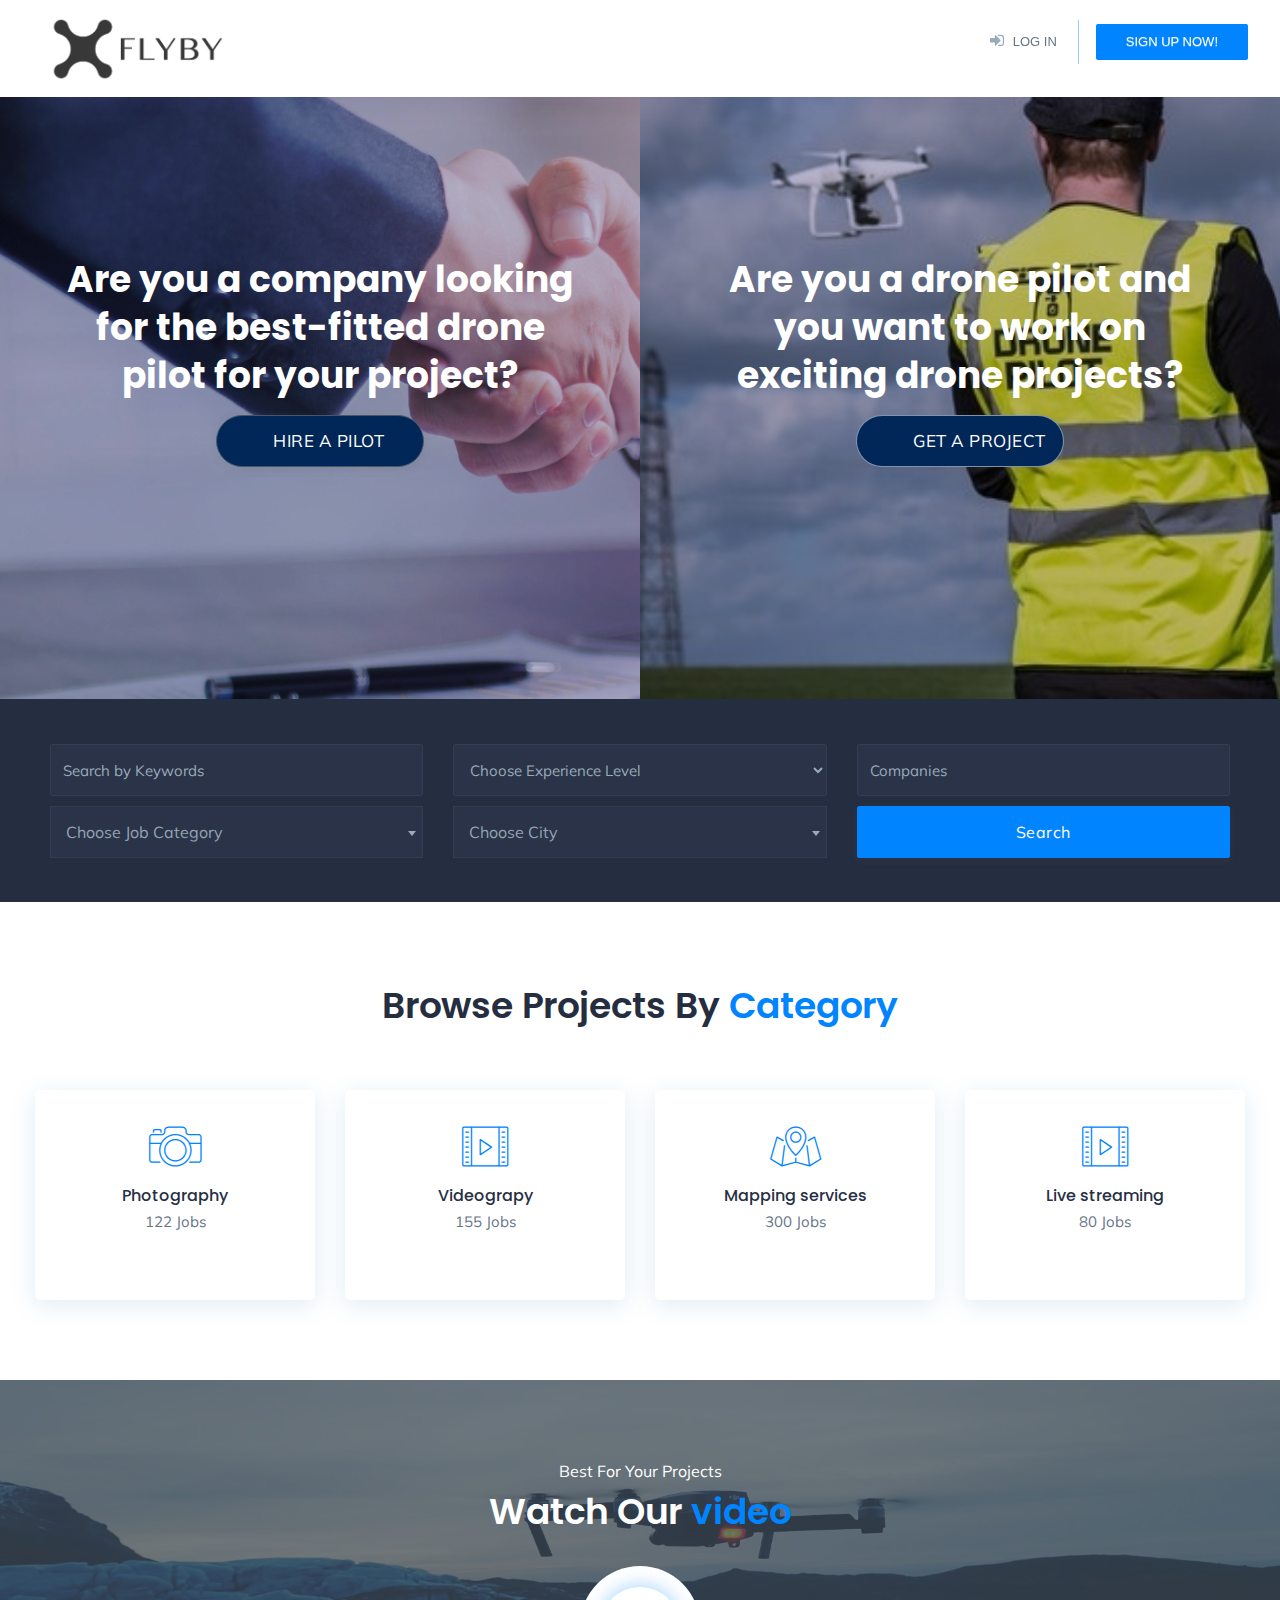
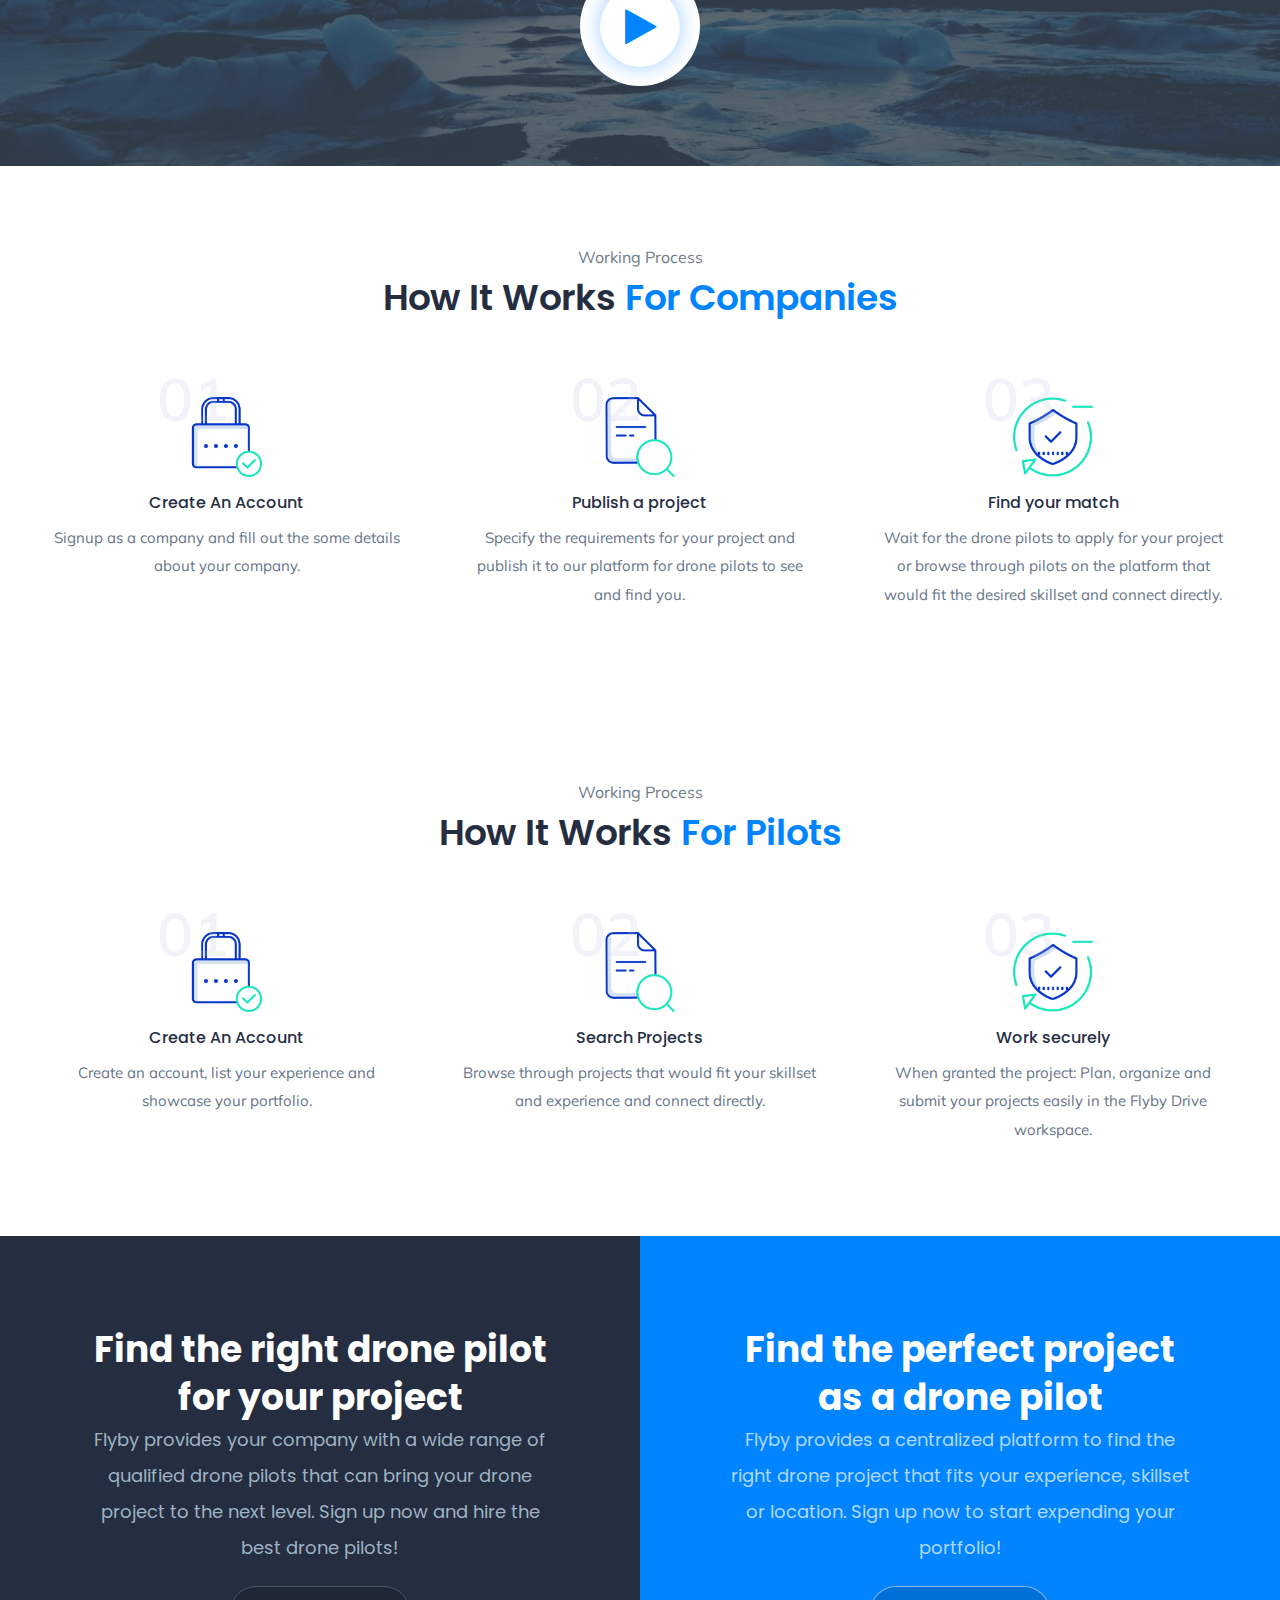
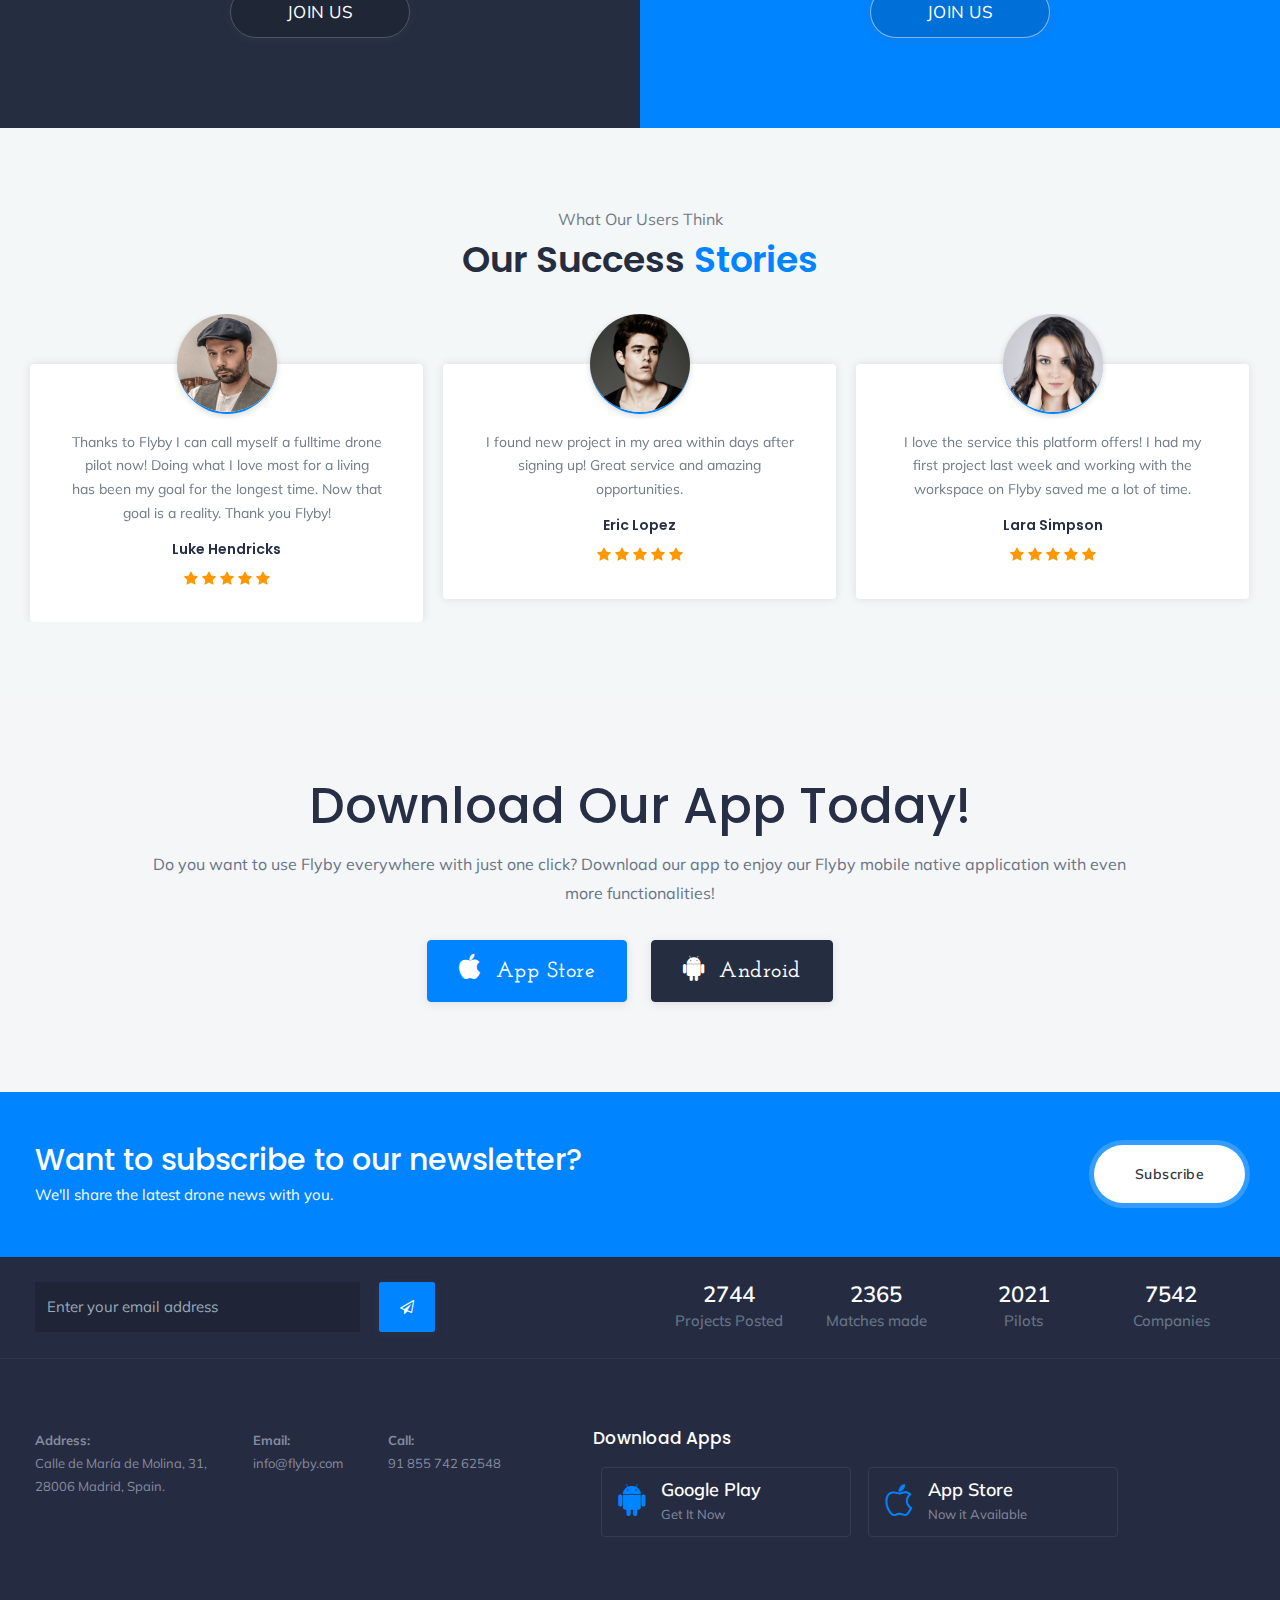
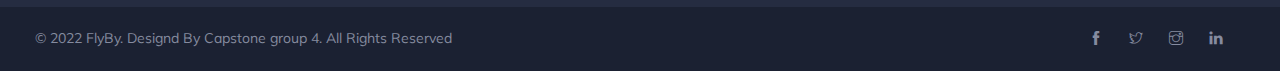
==== _html/index.html @ e91abcce "adding google analytics tag" ====
<!doctype html>
<html lang="en">
<head>
	<!-- Basic Page Needs
	================================================== -->
	<title>Flyby - Find the perfect match for your drone project</title>
	<meta charset="utf-8">
	<meta name="viewport" content="width=device-width, initial-scale=1, maximum-scale=1">

	<!-- CSS
	================================================== -->
	<link rel="stylesheet" href="assets/plugins/css/plugins.css">
    <link href="assets/css/style.css" rel="stylesheet">
	<link href="assets/css/colors/blue-style.css" rel="stylesheet">
	
	<!-- Global site tag (gtag.js) - Google Analytics -->
	<script async src="https://www.googletagmanager.com/gtag/js?id=G-ZP26W0BH91"></script>
	<script>
	window.dataLayer = window.dataLayer || [];
	function gtag(){dataLayer.push(arguments);}
	gtag('js', new Date());

	gtag('config', 'G-ZP26W0BH91');
	</script>
</head>

	<body>
		<div class="Loader"></div>
		<div class="wrapper">  
			<!-- Start Navigation -->
			<nav class="navbar navbar-default navbar-fixed navbar-light white bootsnav">

				<div class="container">            
					<button type="button" class="navbar-toggle" data-toggle="collapse" data-target="#navbar-menu">
						<i class="fa fa-bars"></i>
					</button>
					<!-- Start Header Navigation -->
					<div class="navbar-header logo-nav">
						<a class="navbar-brand" href="index.html">
							<img src="assets/img/flyby-logo-cut.png" class="logo logo-display" alt="">
							<img src="assets/img/flyby-logo-cut.png" class="logo logo-scrolled" alt="">
						</a>
					</div>
					<ul class="nav navbar-nav navbar-right" data-in="fadeInDown" data-out="fadeOutUp">
						<li><a data-toggle="modal" data-target="#signup" ><i class="fa fa-sign-in"></i>Log in</a></li>
						<li class="left-br"><a href="#"  data-toggle="modal" data-target="#signup" class="signin">Sign up now!</a></li>
					</ul>
				</div>   
			</nav>
			<!-- End Navigation -->
			<div class="clearfix"></div>
			

			<!-- Main Banner Section Start --> -->
			<!-- <div class="simple-banner" style="background-image:url(assets/img/FlyBy_banner4_size.jpg);">   -->
				<!-- Wrapper for carousel items -->
				<!-- <div class="container">
					<div class="simple-banner-caption">
							<div class="col-md-10 col-sm-10 col-md-offset-1 col-sm-offset-1 banner-text">
								<h3>Find your perfect match with</h3>
								<h1><span>FlyBy</span></h1>
							</div>
					</div>
				</div>
			</div>
			<div class="clearfix"></div> -->
			<!-- Main Banner Section End -->


			<!-- start Call To Action section -->
			<section class="call-to-act">
				<div class="container-fluid container-sizing">
				
					<div class="col-md-6 col-sm-6 no-padd bl-dark banner-pilot">
						<div class="call-to-act-caption">
							<h2>Are you a company looking for the best-fitted drone pilot for your project? </h2>
							<!-- <h3>Flyby provides your company with a wide range of qualified drone pilots that can bring your drone project to the next level. </h3> -->
							<a href="#" data-toggle="modal" data-target="#signup" class="btn bat-call-to-act banner-btn">Hire a pilot</a>
						</div>
					</div>
					
					<div class="col-md-6 col-sm-6 no-padd gr-dark banner-company">
						<div class="call-to-act-caption">
							<h2>Are you a drone pilot and you want to work on exciting drone projects?</h2>
							<!-- <h3>Flyby provides a centralized platform to find the right drone project that fits your experience, skillset or location. Sign up now to start expending your portfolio. </h3> -->
							<a href="#" data-toggle="modal" data-target="#signup" class="btn bat-call-to-act banner-btn">Get a project</a>
						</div>
					</div>
					
				</div>
			</section>
			<!-- Call To Action section End -->
			
			<!-- bottom form section start -->
			<section class="bottom-search-form">
				<div class="container">
					<form class="bt-form">
						<div class="col-md-4 col-sm-6">
							<input type="text" class="form-control" placeholder="Search by Keywords">
						</div>
						<div class="col-md-4 col-sm-6">
							<select class="form-control">
							  <option>Choose Experience Level</option>
							  <option>1 Year</option>
							  <option>2 Years</option>
							  <option>3 Years</option>
							  <option>4 Years</option>
							</select>
						</div>
						<div class="col-md-4 col-sm-6">
							<input type="text" class="form-control" id="joblist" placeholder="Companies">
						</div>
						<div class="col-md-4 col-sm-6">
							<select id="choose-category" class="form-control">
								<option>Choose Job Category</option>
								<option>Photography</option>
								<option>Videography</option>
								<option>Mapping Services</option>
								<option>Live Streaming</option>
								<option>Agriculture</option>
								<option>Maintenance</option>
								<!-- <option>Book Services</option> -->
							</select>
						</div>
						<div class="col-md-4 col-sm-6">
							<select id="choose-city" class="form-control">
								<option>Choose City</option>
								<option>Madrid</option>
								<option>London</option>
								<option>Warsaw</option>
								<option>Amsterdam</option>
								<option>Rome</option>
								<option>Zurich</option>
							</select>
						</div>
						<div class="col-md-4 col-sm-6">
							<button data-toggle="modal" data-target="#signup" type="submit" class="btn btn-primary">Search</button>
						</div>
					</form>
				</div>
			</section>
			<!-- Bottom Search Form Section End -->
			
			<!-- Jobs By Category Start-->
			<section>
				<div class="container">
				
				  <div class="row">
						<div class="main-heading">
							<h2>Browse Projects By <span>Category</span></h2>
						</div>
				   </div>

				   <div class="row">
						
						<div class="col-md-3 col-sm-6">
							<div class="category-box" data-aos="fade-up">
								<div class="category-desc">
									<div class="category-icon">
										<i class="icon-camera" aria-hidden="true"></i>
										<i class="icon-camera abs-icon" aria-hidden="true"></i>
									</div>

									<div class="category-detail category-desc-text">
										<h4> <a data-toggle="modal" data-target="#signup" href="browse-jobs-grid.html">Photography</a></h4>
										<p>122 Jobs</p>
									</div>
								</div>
							</div>
						</div>
						
						<div class="col-md-3 col-sm-6">
							<div class="category-box" data-aos="fade-up">
								<div class="category-desc">
									<div class="category-icon">
										<i class="icon-video" aria-hidden="true"></i>
										<i class="icon-video abs-icon" aria-hidden="true"></i>
									</div>

									<div class="category-detail category-desc-text">
										<h4> <a data-toggle="modal" data-target="#signup" href="browse-jobs-grid.html">Videograpy</a></h4>
										<p>155 Jobs</p>
									</div>
								</div>
							</div>
						</div>
						
						<div class="col-md-3 col-sm-6">
							<div class="category-box" data-aos="fade-up">
								<div class="category-desc">
									<div class="category-icon">
										<i class="icon-map" aria-hidden="true"></i>
										<i class="icon-map abs-icon" aria-hidden="true"></i>
									</div>

									<div class="category-detail category-desc-text">
										<h4> <a data-toggle="modal" data-target="#signup" href="browse-jobs-grid.html">Mapping services</a></h4>
										<p>300 Jobs</p>
									</div>
								</div>
							</div>
						</div>
						
						<div class="col-md-3 col-sm-6">
							<div class="category-box" data-aos="fade-up">
								<div class="category-desc">
									<div class="category-icon">
										<i class="icon-video" aria-hidden="true"></i>
										<i class="icon-video abs-icon" aria-hidden="true"></i>
									</div>

									<div class="category-detail category-desc-text">
										<h4> <a data-toggle="modal" data-target="#signup" href="browse-jobs-grid.html">Live streaming</a></h4>
										<p>80 Jobs</p>
									</div>
								</div>
							</div>
						</div>
<!-- 						
						<div class="col-md-3 col-sm-6">
							<div class="category-box" data-aos="fade-up">
								<div class="category-desc">
									<div class="category-icon">
										<i class="icon-heart" aria-hidden="true"></i>
										<i class="icon-heart abs-icon" aria-hidden="true"></i>
									</div>

									<div class="category-detail category-desc-text">
										<h4> <a href="browse-jobs-grid.html">Healthcare</a></h4>
										<p>120 Jobs</p>
									</div>
								</div>
							</div>
						</div>
						
						<div class="col-md-3 col-sm-6">
							<div class="category-box" data-aos="fade-up">
								<div class="category-desc">
									<div class="category-icon">
										<i class="icon-wine" aria-hidden="true"></i>
										<i class="icon-wine abs-icon" aria-hidden="true"></i>
									</div>

									<div class="category-detail category-desc-text">
										<h4> <a href="browse-jobs-grid.html">Restaurant & Food</a></h4>
										<p>78 Jobs</p>
									</div>
								</div>
							</div>
						</div>
						
						<div class="col-md-3 col-sm-6">
							<div class="category-box" data-aos="fade-up">
								<div class="category-desc">
									<div class="category-icon">
										<i class="icon-map" aria-hidden="true"></i>
										<i class="icon-map abs-icon" aria-hidden="true"></i>
									</div>

									<div class="category-detail category-desc-text">
										<h4> <a href="browse-jobs-grid.html">Transportation</a></h4>
										<p>90 Jobs</p>
									</div>
								</div>
							</div>
						</div>
						
						<div class="col-md-3 col-sm-6">
							<div class="category-box" data-aos="fade-up">
								<div class="category-desc">
									<div class="category-icon">
										<i class="icon-desktop" aria-hidden="true"></i>
										<i class="icon-desktop abs-icon" aria-hidden="true"></i>
									</div>

									<div class="category-detail category-desc-text">
										<h4> <a href="browse-jobs-grid.html">Telecommunications</a></h4>
										<p>210 Jobs</p>
									</div>
								</div>
							</div>
						</div>
						 -->
					</div>
					
				</div>
			</section>
			<!-- Job By Category End-->
			
			<!-- video section Start -->
			<section class="video-sec dark" id="video" style="background-image:url(assets/img/FlyBy_banner_size.jpg);">
				<div class="container">
					<div class="row">
						<div class="main-heading">
							<p>Best For Your Projects</p>
							<h2>Watch Our <span>video</span></h2>
						</div>
					</div>
					<!--/row-->
					<div class="video-part">
						<a href="#" data-toggle="modal" data-target="#my-video" class="video-btn"><i class="fa fa-play"></i></a>
					</div>
				</div>
			</section>
			<!-- video section Start -->
			

			<!-- ====================== 1 How It Work ================= -->
			<section class="how-it-works">
				<div class="container">
					
					<div class="row" data-aos="fade-up">
						<div class="col-md-12">
							<div class="main-heading">
								<p>Working Process</p>
								<h2>How It Works <span>For Companies</span></h2>
							</div>
						</div>
					</div>
					
					<div class="row">
					
						<div class="col-md-4 col-sm-4">
							<div class="working-process">
								<span class="process-img">
									<img src="assets/img/step-1.png" class="img-responsive" alt="" />
									<span class="process-num">01</span>
								</span>
								<h4>Create An Account</h4>
								<p>Signup as a company and fill out the some details about your company. </p>
							</div>
						</div>
						
						<div class="col-md-4 col-sm-4">
							<div class="working-process">
								<span class="process-img">
									<img src="assets/img/step-2.png" class="img-responsive" alt="" />
									<span class="process-num">02</span>
								</span>
								<h4>Publish a project</h4>
								<p>Specify the requirements for your project and publish it to our platform for drone pilots to see and find you.
								</p>
							</div>
						</div>
						
						<div class="col-md-4 col-sm-4">
							<div class="working-process">
								<span class="process-img">
									<img src="assets/img/step-3.png" class="img-responsive" alt="" />
									<span class="process-num">03</span>
								</span>
								<h4>Find your match</h4>
								<p>Wait for the drone pilots to apply for your project or browse through pilots on the platform that would fit the desired skillset and connect directly.</p>
							</div>
						</div>
						
					</div>
					
				</div>
			</section>
			<div class="clearfix"></div>
			<!-- ====================== 1 How It Work END ================= -->
			
			<!-- ====================== 2 How It Work ================= -->
			<section class="how-it-works">
				<div class="container">
					
					<div class="row" data-aos="fade-up">
						<div class="col-md-12">
							<div class="main-heading">
								<p>Working Process</p>
								<h2>How It Works <span>For Pilots</span></h2>
							</div>
						</div>
					</div>
					
					<div class="row">
					
						<div class="col-md-4 col-sm-4">
							<div class="working-process">
								<span class="process-img">
									<img src="assets/img/step-1.png" class="img-responsive" alt="" />
									<span class="process-num">01</span>
								</span>
								<h4>Create An Account</h4>
								<p>Create an account, list your experience and showcase your portfolio. </p>
							</div>
						</div>
						
						<div class="col-md-4 col-sm-4">
							<div class="working-process">
								<span class="process-img">
									<img src="assets/img/step-2.png" class="img-responsive" alt="" />
									<span class="process-num">02</span>
								</span>
								<h4>Search Projects</h4>
								<p>Browse through projects that would fit your skillset and experience and connect directly. </p>
							</div>
						</div>
						
						<div class="col-md-4 col-sm-4">
							<div class="working-process">
								<span class="process-img">
									<img src="assets/img/step-3.png" class="img-responsive" alt="" />
									<span class="process-num">03</span>
								</span>
								<h4>Work securely </h4>
								<p>When granted the project: Plan, organize and submit your projects easily in the Flyby Drive workspace.</p>
							</div>
						</div>
						
					</div>
					
				</div>
			</section>
			<div class="clearfix"></div>
			<!-- ====================== 2 How It Work END ================= -->

			<!-- start Call To Action section -->
			<div class="clearfix"></div>
			<section class="call-to-act two-window-sizing">
				<div class="container-fluid">
				
					<div class="col-md-6 col-sm-6 no-padd bl-dark">
						<div class="call-to-act-caption">
							<h2>Find the right drone pilot for your project</h2>
							<h3>Flyby provides your company with a wide range of qualified drone pilots that can bring your drone project to the next level. Sign up now and hire the best drone pilots!</h3>
							<a data-toggle="modal" data-target="#signup"  href="#" class="btn bat-call-to-act">Join Us</a>
						</div>
					</div>
					
					<div class="col-md-6 col-sm-6 no-padd gr-dark">
						<div class="call-to-act-caption">
							<h2>Find the perfect project as a drone pilot</h2>
							<h3>Flyby provides a centralized platform to find the right drone project that fits your experience, skillset or location. Sign up now to start expending your portfolio!</h3>
							<a data-toggle="modal" data-target="#signup" href="#" class="btn bat-call-to-act">Join Us</a>
						</div>
					</div>
					
				</div>
			</section>
			<!-- Call To Action section End -->

			<!-- (where does this belong??) <div class="col-md-6 col-sm-6 no-padd bl-dark"> -->

			<!-- start testimonial section -->
			<div class="clearfix"></div>
			<section class="testimonial" id="testimonial">
				<div class="container">
					<div class="row">
						<div class="main-heading">
							<p>What Our Users Think</p>
							<h2>Our Success <span>Stories</span></h2>
						</div>
					</div>
					<!--/row-->
					
					<div class="row">
						<div id="client-testimonial-slider" class="owl-carousel">
							<div class="client-testimonial">
								<div class="pic">
									<img src="assets/img/can-1.png" alt="">
								</div>
								<p class="client-description">
									Thanks to Flyby I can call myself a fulltime drone pilot now! Doing what I love most for a living has been my goal for the longest time. Now that goal is a reality. Thank you Flyby!
								</p>
								<h3 class="client-testimonial-title">Luke Hendricks</h3>
								<ul class="client-testimonial-rating">
									<li class="fa fa-star"></li>
									<li class="fa fa-star"></li>
									<li class="fa fa-star"></li>
									<li class="fa fa-star"></li>
									<li class="fa fa-star"></li>
								</ul>
							</div>

							<div class="client-testimonial">
								<div class="pic">
									<img src="assets/img/can-2.png" alt="">
								</div>
								<p class="client-description">
									I found new project in my area within days after signing up! Great service and amazing opportunities.
								</p>
								<h3 class="client-testimonial-title">Eric Lopez</h3>
								<ul class="client-testimonial-rating">
									<li class="fa fa-star"></li>
									<li class="fa fa-star"></li>
									<li class="fa fa-star"></li>
									<li class="fa fa-star"></li>
									<li class="fa fa-star"></li>
								</ul>
							</div>
							
							<div class="client-testimonial">
								<div class="pic">
									<img src="assets/img/can-3.png" alt="">
								</div>
								<p class="client-description">
									I love the service this platform offers! I had my first project last week and working with the workspace on Flyby saved me a lot of time.
								</p>
								<h3 class="client-testimonial-title">Lara Simpson</h3>
								<ul class="client-testimonial-rating">
									<li class="fa fa-star"></li>
									<li class="fa fa-star"></li>
									<li class="fa fa-star"></li>
									<li class="fa fa-star"></li>
									<li class="fa fa-star"></li>
								</ul>
							</div>
							
							<div class="client-testimonial">
								<div class="pic">
									<img src="assets/img/can-4.png" alt="">
								</div>
								<p class="client-description">
									Our company used to have a hard time finding drone pilots for projects that were in different locations in Europe. Flyby made our life a lot easier!
								</p>
								<h3 class="client-testimonial-title">Adam Naaktgeboren</h3>
								<ul class="client-testimonial-rating">
									<li class="fa fa-star"></li>
									<li class="fa fa-star"></li>
									<li class="fa fa-star"></li>
									<li class="fa fa-star"></li>
									<li class="fa fa-star"></li>
								</ul>
							</div>
						</div>
					</div>
				</div>
			</section>
			<!-- testimonial section End -->
		

			<!-- Download app Section Start -->
			<section class="download-app gray-bg">
				<div class="container text-center">
					<div class="row">
						<div class="col-md-10 col-sm-10 col-md-offset-1 col-sm-offset-1">
							<div class="app-content">
								<h2>Download Our App Today!</h2>
								<p>Do you want to use Flyby everywhere with just one click? Download our app to enjoy our Flyby mobile native application with even more functionalities! </p>
								<a href="#" class="btn call-btn"><i class="fa fa-apple"></i>App Store</a>
								<a href="#" class="btn call-btn gps"><i class="fa fa-android"></i>Android</a>
							</div>
						</div>
					</div>
					<!--/row-->
				</div>
			</section>
			<div class="clearfix"></div>
			<!-- Download app Section End -->
			
			<!-- ============================ Call To Action ================================== -->
			<section class="theme-bg call-to-act-wrap">
				<div class="container">
					<div class="row">
						<div class="col-lg-12">
							
							<div class="call-to-act">
								<div class="call-to-act-head">
									<h3>Want to subscribe to our newsletter?</h3>
									<span>We'll share the latest drone news with you.</span>
								</div>
								<a data-toggle="modal" data-target="#signup" href="#" class="btn btn-call-to-act">Subscribe</a>
							</div>
							
						</div>
					</div>
				</div>
			</section>
			<!-- ============================ Call To Action End ================================== -->
			
			<!-- ============================ Before Footer ================================== -->
			<div class="before-footer">
				<div class="container">
					<div class="row">
						
						<div class="col-md-6 col-sm-6">
							<div class="jb4-form-fields">
								<div class="input-group">
								  <input type="email" class="form-control" placeholder="Enter your email address">
								  <span class="input-group-btn">
									<button class="btn theme-bg" type="submit"><span class="fa fa-paper-plane-o"></span></button>
								  </span>
								</div>
							</div>
						</div>
						
						<div class="col-md-6 col-sm-6 hill">
							<ul class="job stock-facts">
								<li><span>2744</span></br>Projects Posted</li>
								<li><span>2365</span></br>Matches made</li>
								<li><span>2021</span></br>Pilots</li>
								<li><span>7542</span></br>Companies</li>
							</ul>
						</div>
						
					</div>
				</div>
			</div>
			<!-- ============================ Before Footer ================================== -->
			
			<!-- ============================ Footer Start ================================== -->
			<footer class="dark-footer skin-dark-footer">
				<div>
					<div class="container">
						<div class="row">
							
							<div class="col-lg-3 col-md-2 address-div">
								<div class="footer-widget">
									
									<div class="footer-add footer-flex">
										<div>
											<p><strong>Address: </strong></br>Calle de María de Molina, 31, </br> 28006 Madrid, Spain.</p>
										</div>
										<div>
											<p><strong>Email:</strong></br>info@flyby.com</p>
										</div>
										<div>
											<p><strong>Call:</strong></br>91 855 742 62548</p>	
										</div>
									</div>
									
								</div>
							</div>		
							<!-- <div class="col-lg-2 col-md-2">
								<div class="footer-widget">
									<h4 class="widget-title">Navigations</h4>
									<ul class="footer-menu">
										<li><a href="home-6.html">New Home Design</a></li>
										<li><a href="browse-candidate-list.html">Browse Candidates</a></li>
										<li><a href="browse-employer-list.html">Browse Employers</a></li>
										<li><a href="advance-search-2.html">Advance Search</a></li>
										<li><a href="checkout.html">Job With Map</a></li>
									</ul>
								</div>
							</div>
									
							<div class="col-lg-2 col-md-2">
								<div class="footer-widget">
									<h4 class="widget-title">The Highlights</h4>
									<ul class="footer-menu">
										<li><a href="index-2.html">Home Page 2</a></li>
										<li><a href="index-3.html">Home Page 3</a></li>
										<li><a href="index-4.html">Home Page 4</a></li>
										<li><a href="index-5.html">Home Page 5</a></li>
										<li><a href="login.html">LogIn</a></li>
									</ul>
								</div>
							</div>
							
							<div class="col-lg-2 col-md-2">
								<div class="footer-widget">
									<h4 class="widget-title">My Account</h4>
									<ul class="footer-menu">
										<li><a href="candidate-dashboard.html">Dashboard</a></li>
										<li><a href="applications.html">Applications</a></li>
										<li><a href="packages.html">Packages</a></li>
										<li><a href="candidate-resume.html">resume.html</a></li>
										<li><a href="register.html">SignUp Page</a></li>
									</ul>
								</div>
							</div> -->
							
							<div class="col-lg-3 col-md-3 footer-app-div">
								<div class="footer-widget">
									<h4 class="widget-title">Download Apps</h4>
									<div class="footer-flex">
										<a href="#" class="other-store-link">
											<div class="other-store-app">
												<div class="os-app-icon">
													<i class="ti-android theme-cl"></i>
												</div>
												<div class="os-app-caps">
													Google Play
													<span>Get It Now</span>
												</div>
											</div>
										</a>
										<a href="#" class="other-store-link">
											<div class="other-store-app">
												<div class="os-app-icon">
													<i class="ti-apple theme-cl"></i>
												</div>
												<div class="os-app-caps">
													App Store
													<span>Now it Available</span>
												</div>
											</div>
										</a>
									</div>

								</div>
							</div>
							
						</div>
					</div>
				</div>
				
				<div class="footer-bottom">
					<div class="container">
						<div class="row align-items-center">
							
							<div class="col-lg-6 col-md-6">
								<p class="mb-0">© 2022 FlyBy. Designd By <a href="#">Capstone group 4.</a> All Rights Reserved</p>
							</div>
							
							<div class="col-lg-6 col-md-6 text-right">
								<ul class="footer-bottom-social">
									<li><a href="#"><i class="ti-facebook"></i></a></li>
									<li><a href="#"><i class="ti-twitter"></i></a></li>
									<li><a href="#"><i class="ti-instagram"></i></a></li>
									<li><a href="#"><i class="ti-linkedin"></i></a></li>
								</ul>
							</div>
							
						</div>
					</div>
				</div>
			</footer>
			<!-- ============================ Footer End ================================== -->
			
			<!-- Signin Window Code -->
			<div class="modal fade" id="signup" tabindex="-1" role="dialog" aria-labelledby="myModalLabel2" aria-hidden="true">
				<div class="modal-dialog">
					<div class="modal-content">
						<div class="modal-body">

							<div class="new-logwrap">
								<div class="main-heading">
									<p>To access the content</p>
									<h2>Create an <span>account</span></h2>
								</div>
								<form name="registrations" action="/_html/flyby-coming-soon.html" netlify>
									<div class="form-group">
										<label>Username</label>
										<div class="input-with-icon">
											<input type="text" class="form-control" placeholder="Enter Your Username">
											<i class="theme-cl ti-user"></i>
										</div>
									</div>
									
									<div class="form-group">
										<label>Email</label>
										<div class="input-with-icon">
											<input type="email" class="form-control" placeholder="Enter Your Email">
											<i class="theme-cl ti-email"></i>
										</div>
									</div>
									
									<div class="form-group">
										<label>Password</label>
										<div class="input-with-icon">
											<input type="password" class="form-control" placeholder="Enter Your Password">
											<i class="theme-cl ti-lock"></i>
										</div>
									</div>
									
									<div class="form-groups">
										<button type="submit" class="btn btn-primary theme-bg full-width">Register</button>
									</div>
								</form>
								
								<div class="social-devider">
									<span class="line"></span>
									<span class="circle">Or</span>
								</div>
								
								<div class="social-login row">
									
									<div class="col-md-6">
										<a href="#" class="jb-btn-icon social-login-google"><i class="fa fa-google-plus"></i>Google</a>
									</div>
									
									
									<div class="col-md-6">
										<a href="#" class="jb-btn-icon social-login-linkedin"><i class="fa fa-linkedin"></i>Linkedin</a>
									</div>
									
								</div>
								
							</div>
							
						</div>
						</div>
				</div>
			</div>   
			<!-- End Signin Window -->
			
			<!-- Scripts
			================================================== -->
			<script type="text/javascript" src="assets/plugins/js/jquery.min.js"></script>
			<script type="text/javascript" src="assets/plugins/js/viewportchecker.js"></script>
			<script type="text/javascript" src="assets/plugins/js/bootstrap.min.js"></script>
			<script type="text/javascript" src="assets/plugins/js/bootsnav.js"></script>
			<script type="text/javascript" src="assets/plugins/js/select2.min.js"></script>
			<script type="text/javascript" src="assets/plugins/js/wysihtml5-0.3.0.js"></script>
			<script type="text/javascript" src="assets/plugins/js/bootstrap-wysihtml5.js"></script>
			<script type="text/javascript" src="assets/plugins/js/datedropper.min.js"></script>
			<script type="text/javascript" src="assets/plugins/js/dropzone.js"></script>
			<script type="text/javascript" src="assets/plugins/js/loader.js"></script>
			<script type="text/javascript" src="assets/plugins/js/owl.carousel.min.js"></script>
			<script type="text/javascript" src="assets/plugins/js/slick.min.js"></script>
			<script type="text/javascript" src="assets/plugins/js/gmap3.min.js"></script>
			<script type="text/javascript" src="assets/plugins/js/jquery.easy-autocomplete.min.js"></script>
			<!-- Custom Js -->
			<script src="assets/js/custom.js"></script><script type="text/javascript" src="assets/plugins/js/counterup.min.js"></script>
			
		</div>
	</body>
</html>
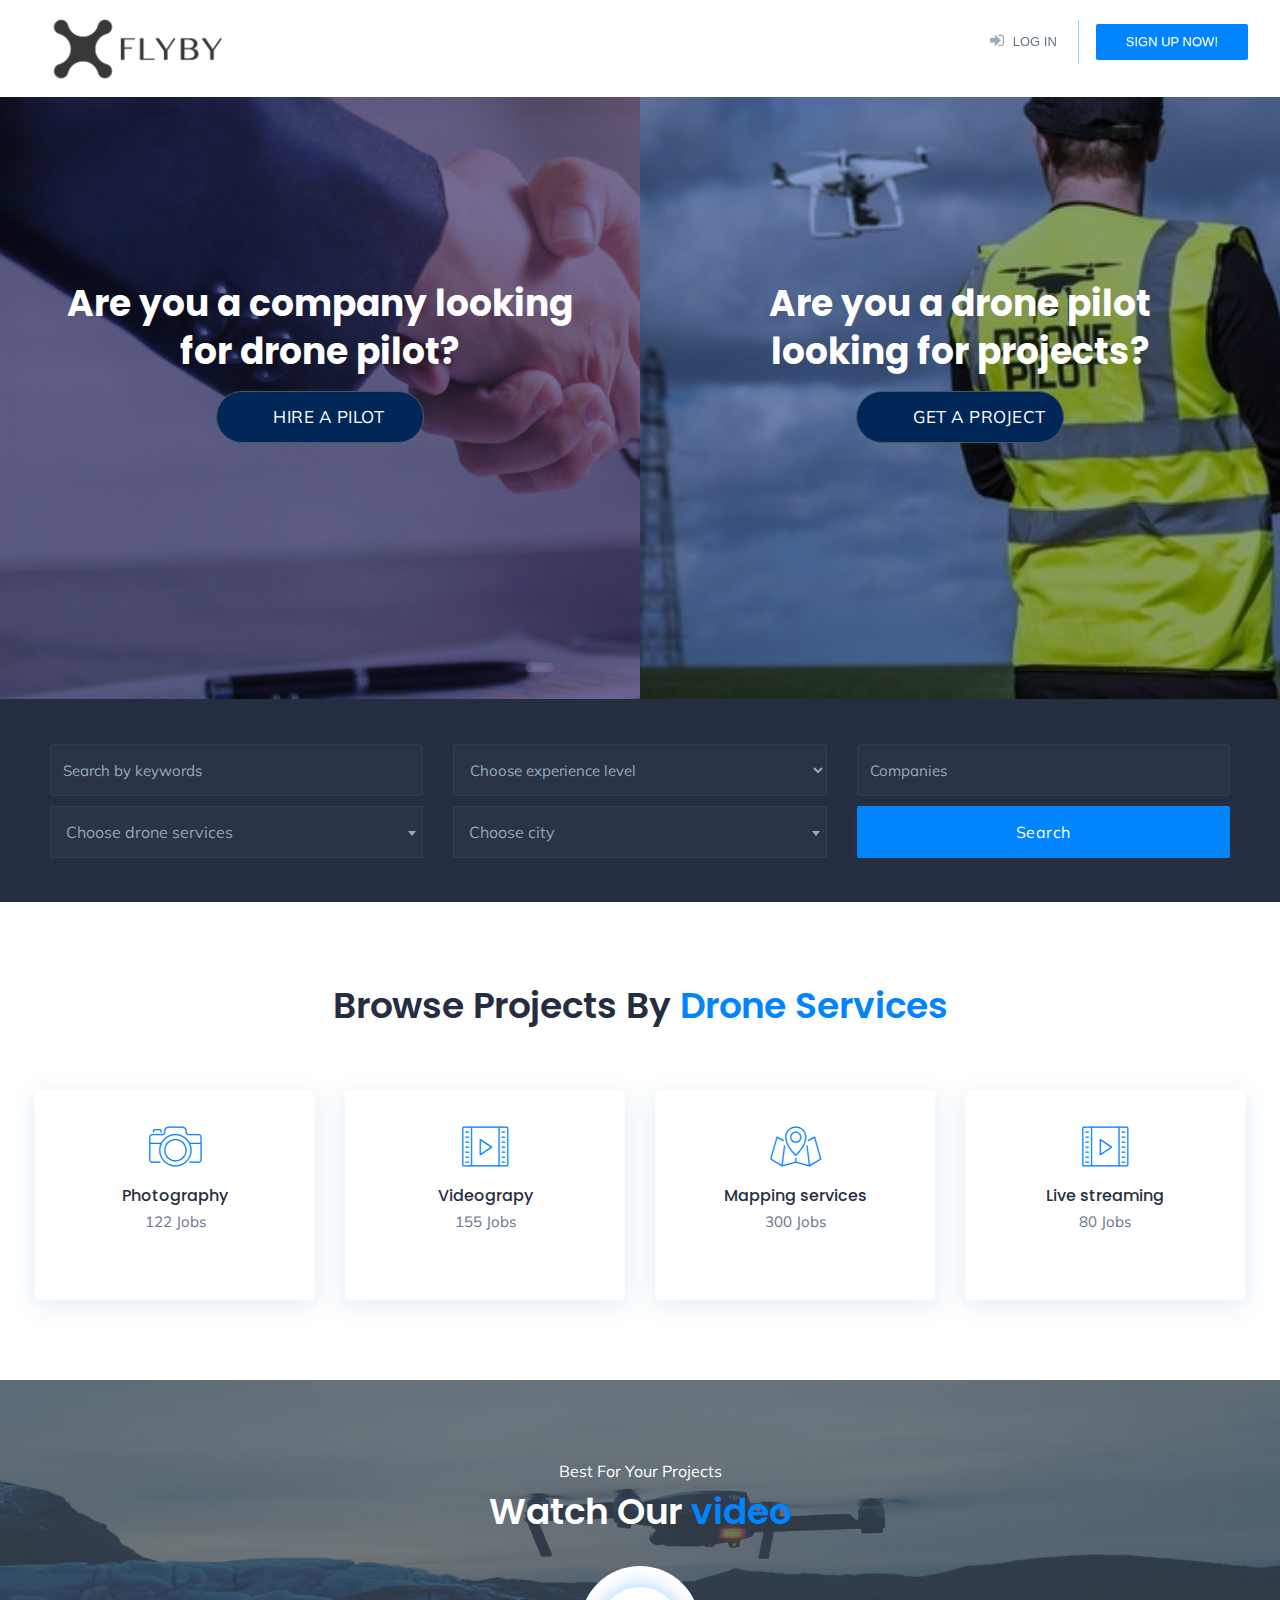
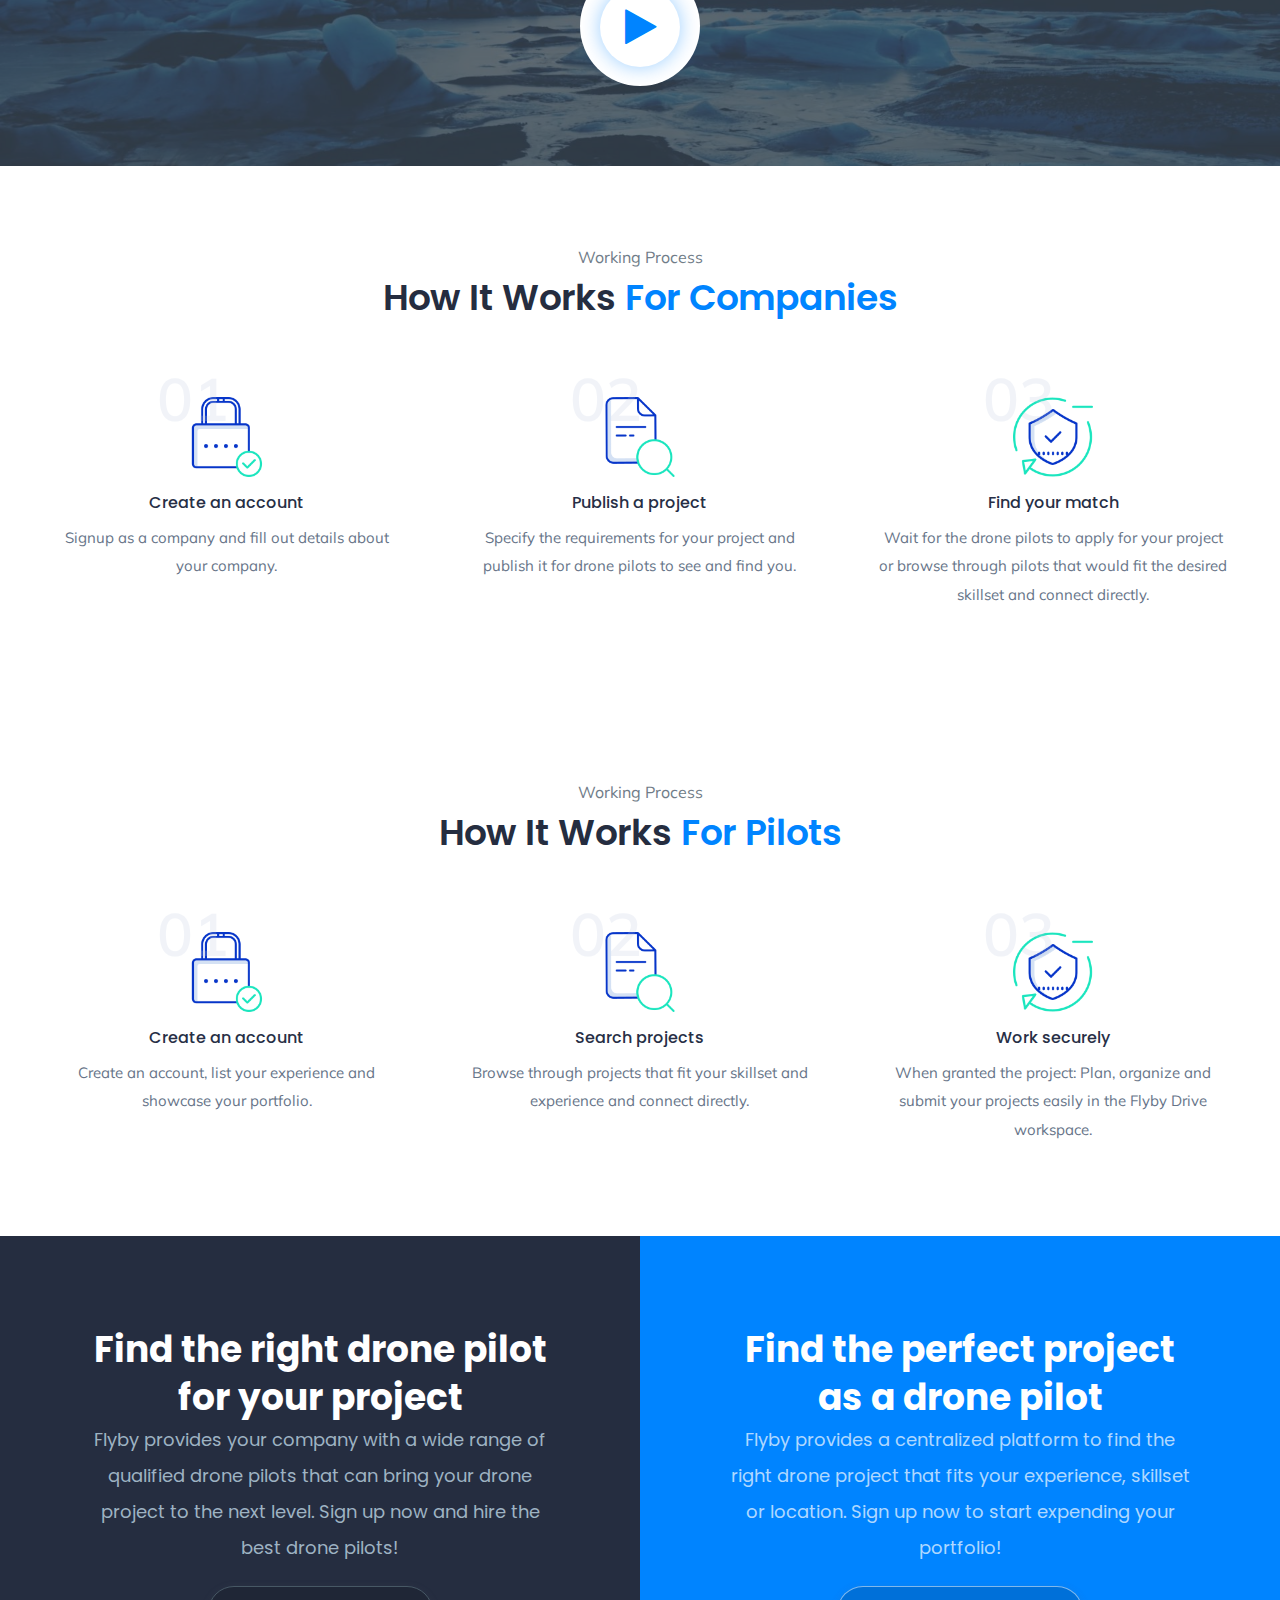
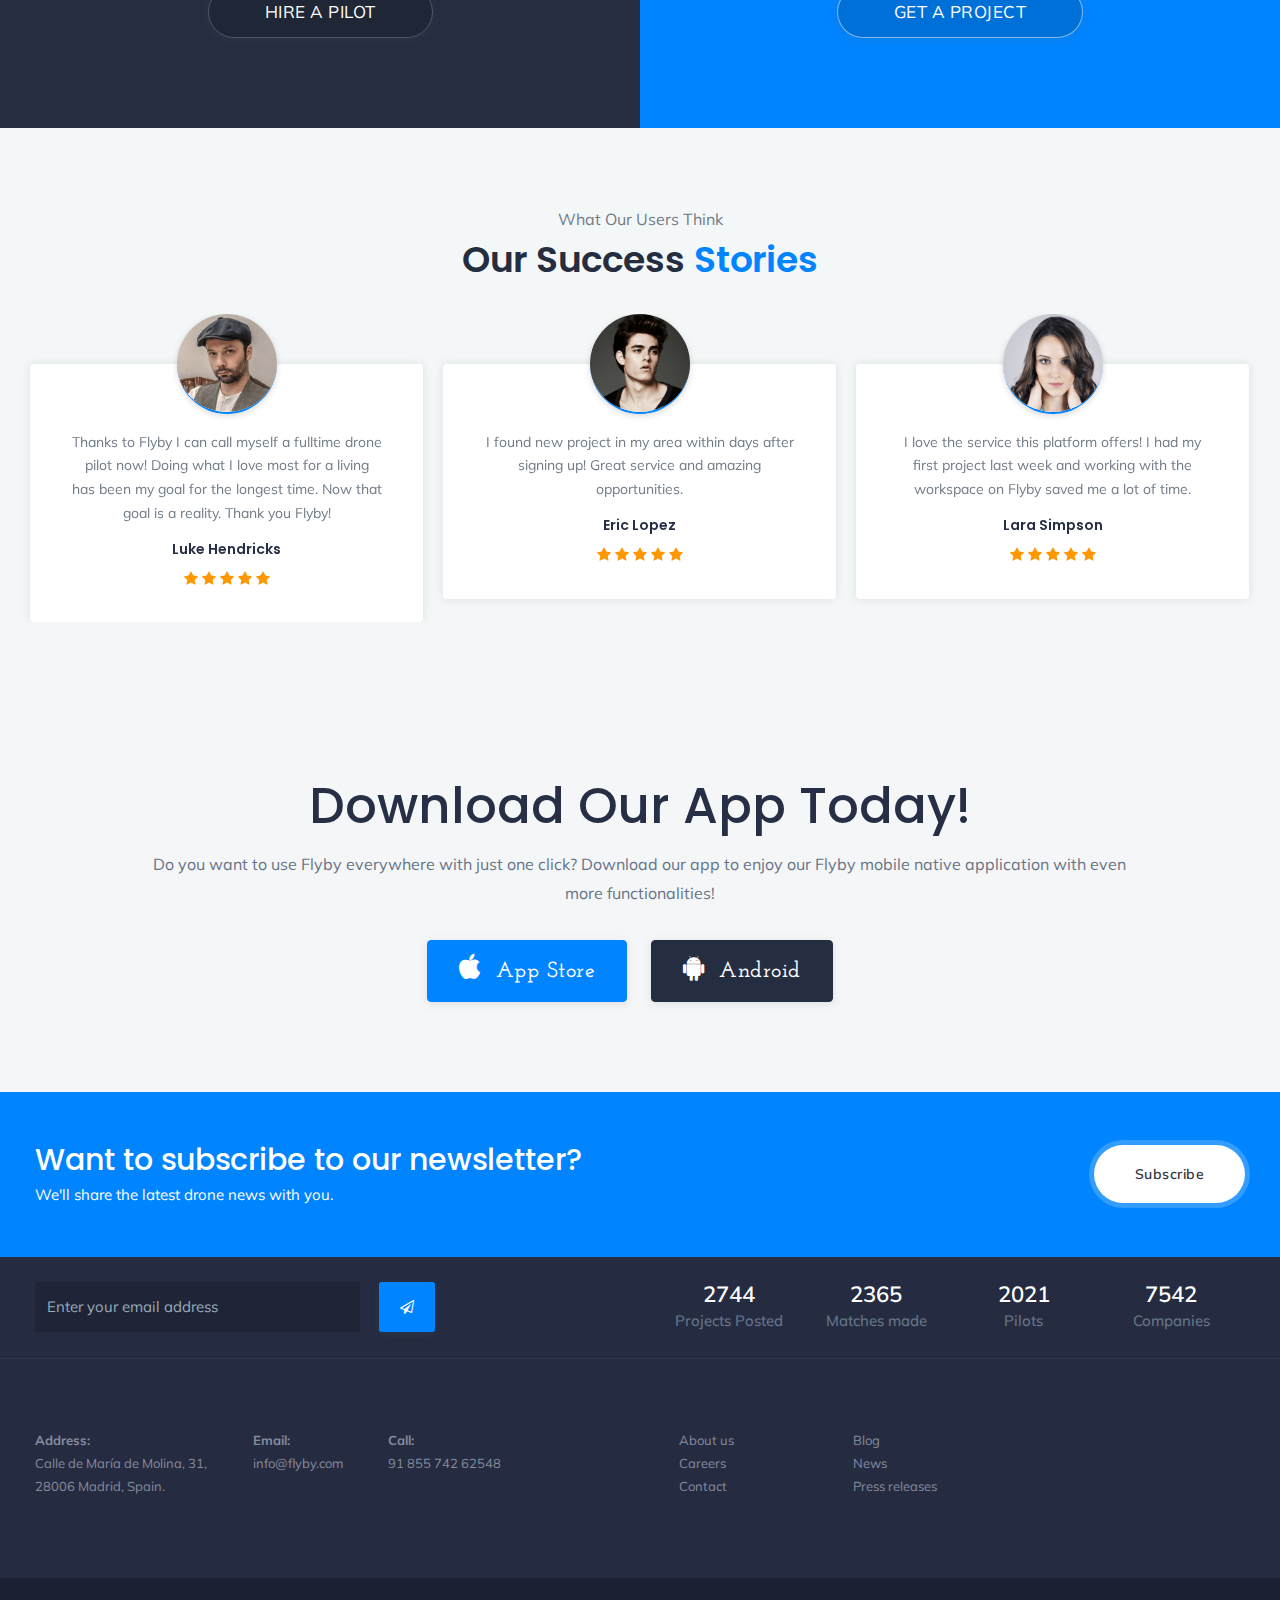
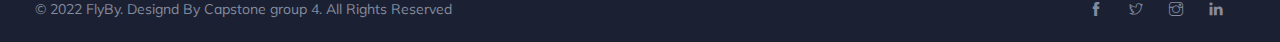
==== commit d5efedd8: "changed feedback given" ====
--- a/_html/index.html
+++ b/_html/index.html
@@ -73,15 +73,15 @@
 				
 					<div class="col-md-6 col-sm-6 no-padd bl-dark banner-pilot">
 						<div class="call-to-act-caption">
-							<h2>Are you a company looking for the best-fitted drone pilot for your project? </h2>
+							<h2>Are you a company looking for drone pilot? </h2>
 							<!-- <h3>Flyby provides your company with a wide range of qualified drone pilots that can bring your drone project to the next level. </h3> -->
 							<a href="#" data-toggle="modal" data-target="#signup" class="btn bat-call-to-act banner-btn">Hire a pilot</a>
 						</div>
 					</div>
 					
-					<div class="col-md-6 col-sm-6 no-padd gr-dark banner-company">
+					<div class="col-md-6 col-sm-6 no-padd bl-dark banner-company">
 						<div class="call-to-act-caption">
-							<h2>Are you a drone pilot and you want to work on exciting drone projects?</h2>
+							<h2>Are you a drone pilot looking for projects?</h2>
 							<!-- <h3>Flyby provides a centralized platform to find the right drone project that fits your experience, skillset or location. Sign up now to start expending your portfolio. </h3> -->
 							<a href="#" data-toggle="modal" data-target="#signup" class="btn bat-call-to-act banner-btn">Get a project</a>
 						</div>
@@ -96,11 +96,11 @@
 				<div class="container">
 					<form class="bt-form">
 						<div class="col-md-4 col-sm-6">
-							<input type="text" class="form-control" placeholder="Search by Keywords">
+							<input type="text" class="form-control" placeholder="Search by keywords">
 						</div>
 						<div class="col-md-4 col-sm-6">
 							<select class="form-control">
-							  <option>Choose Experience Level</option>
+							  <option>Choose experience level</option>
 							  <option>1 Year</option>
 							  <option>2 Years</option>
 							  <option>3 Years</option>
@@ -112,7 +112,7 @@
 						</div>
 						<div class="col-md-4 col-sm-6">
 							<select id="choose-category" class="form-control">
-								<option>Choose Job Category</option>
+								<option>Choose drone services</option>
 								<option>Photography</option>
 								<option>Videography</option>
 								<option>Mapping Services</option>
@@ -124,7 +124,7 @@
 						</div>
 						<div class="col-md-4 col-sm-6">
 							<select id="choose-city" class="form-control">
-								<option>Choose City</option>
+								<option>Choose city</option>
 								<option>Madrid</option>
 								<option>London</option>
 								<option>Warsaw</option>
@@ -147,7 +147,7 @@
 				
 				  <div class="row">
 						<div class="main-heading">
-							<h2>Browse Projects By <span>Category</span></h2>
+							<h2>Browse Projects By <span>Drone Services</span></h2>
 						</div>
 				   </div>
 
@@ -326,8 +326,8 @@
 									<img src="assets/img/step-1.png" class="img-responsive" alt="" />
 									<span class="process-num">01</span>
 								</span>
-								<h4>Create An Account</h4>
-								<p>Signup as a company and fill out the some details about your company. </p>
+								<h4>Create an account</h4>
+								<p>Signup as a company and fill out details about your company. </p>
 							</div>
 						</div>
 						
@@ -338,7 +338,7 @@
 									<span class="process-num">02</span>
 								</span>
 								<h4>Publish a project</h4>
-								<p>Specify the requirements for your project and publish it to our platform for drone pilots to see and find you.
+								<p>Specify the requirements for your project and publish it for drone pilots to see and find you.
 								</p>
 							</div>
 						</div>
@@ -350,7 +350,7 @@
 									<span class="process-num">03</span>
 								</span>
 								<h4>Find your match</h4>
-								<p>Wait for the drone pilots to apply for your project or browse through pilots on the platform that would fit the desired skillset and connect directly.</p>
+								<p>Wait for the drone pilots to apply for your project or browse through pilots  that would fit the desired skillset and connect directly.</p>
 							</div>
 						</div>
 						
@@ -382,7 +382,7 @@
 									<img src="assets/img/step-1.png" class="img-responsive" alt="" />
 									<span class="process-num">01</span>
 								</span>
-								<h4>Create An Account</h4>
+								<h4>Create an account</h4>
 								<p>Create an account, list your experience and showcase your portfolio. </p>
 							</div>
 						</div>
@@ -393,8 +393,8 @@
 									<img src="assets/img/step-2.png" class="img-responsive" alt="" />
 									<span class="process-num">02</span>
 								</span>
-								<h4>Search Projects</h4>
-								<p>Browse through projects that would fit your skillset and experience and connect directly. </p>
+								<h4>Search projects</h4>
+								<p>Browse through projects that fit your skillset and experience and connect directly. </p>
 							</div>
 						</div>
 						
@@ -425,7 +425,7 @@
 						<div class="call-to-act-caption">
 							<h2>Find the right drone pilot for your project</h2>
 							<h3>Flyby provides your company with a wide range of qualified drone pilots that can bring your drone project to the next level. Sign up now and hire the best drone pilots!</h3>
-							<a data-toggle="modal" data-target="#signup"  href="#" class="btn bat-call-to-act">Join Us</a>
+							<a data-toggle="modal" data-target="#signup"  href="#" class="btn bat-call-to-act">Hire a pilot</a>
 						</div>
 					</div>
 					
@@ -433,7 +433,7 @@
 						<div class="call-to-act-caption">
 							<h2>Find the perfect project as a drone pilot</h2>
 							<h3>Flyby provides a centralized platform to find the right drone project that fits your experience, skillset or location. Sign up now to start expending your portfolio!</h3>
-							<a data-toggle="modal" data-target="#signup" href="#" class="btn bat-call-to-act">Join Us</a>
+							<a data-toggle="modal" data-target="#signup" href="#" class="btn bat-call-to-act">Get a project</a>
 						</div>
 					</div>
 					
@@ -661,7 +661,7 @@
 									</ul>
 								</div>
 							</div> -->
-							
+<!-- 							
 							<div class="col-lg-3 col-md-3 footer-app-div">
 								<div class="footer-widget">
 									<h4 class="widget-title">Download Apps</h4>
@@ -691,8 +691,27 @@
 									</div>
 
 								</div>
-							</div>
-							
+							</div> -->
+							<div class="col-lg-3 col-md-2 address-div">
+								<div class="footer-widget">
+									
+									<div class="footer-add footer-flex links-footer">
+										<div class="links-footer">
+											<p>About us</br>
+												Careers</br> 
+												Contact
+											</p>
+										</div>
+										<div>
+											<p>Blog</br>
+											News</br>
+											Press releases</p>	
+										</div>
+									</div>
+									
+								</div>
+							</div>
+
 						</div>
 					</div>
 				</div>
--- a/_html/assets/css/style.css
+++ b/_html/assets/css/style.css
@@ -152,7 +152,7 @@
 
 .banner-pilot div{
     min-height:100%;
-    background:url(/_html/assets/img/banner-company.jpg) rgba(20, 6, 85, 0.3);
+    background:url(/_html/assets/img/banner-company.jpg) rgba(31, 18, 88, 0.6);
     background-size:cover;
     background-blend-mode: multiply;
     background-repeat: no-repeat;
@@ -164,7 +164,7 @@
 
 .banner-company div{
     min-height:100%;
-    background:url(/_html/assets/img/banner-pilot2.jpg) rgba(20, 6, 85, 0.3);
+    background:url(/_html/assets/img/banner-pilot2.jpg) rgba(57, 95, 171, 0.6);
     background-size:cover;
     background-blend-mode: multiply;
     background-repeat: no-repeat;
@@ -224,7 +224,10 @@
     color: white;
 }
 
-
+.links-footer{
+    margin: auto 0 auto 10%;
+    justify-content: space-around;
+}
 
 /* ==========================================================================
 General Setting
